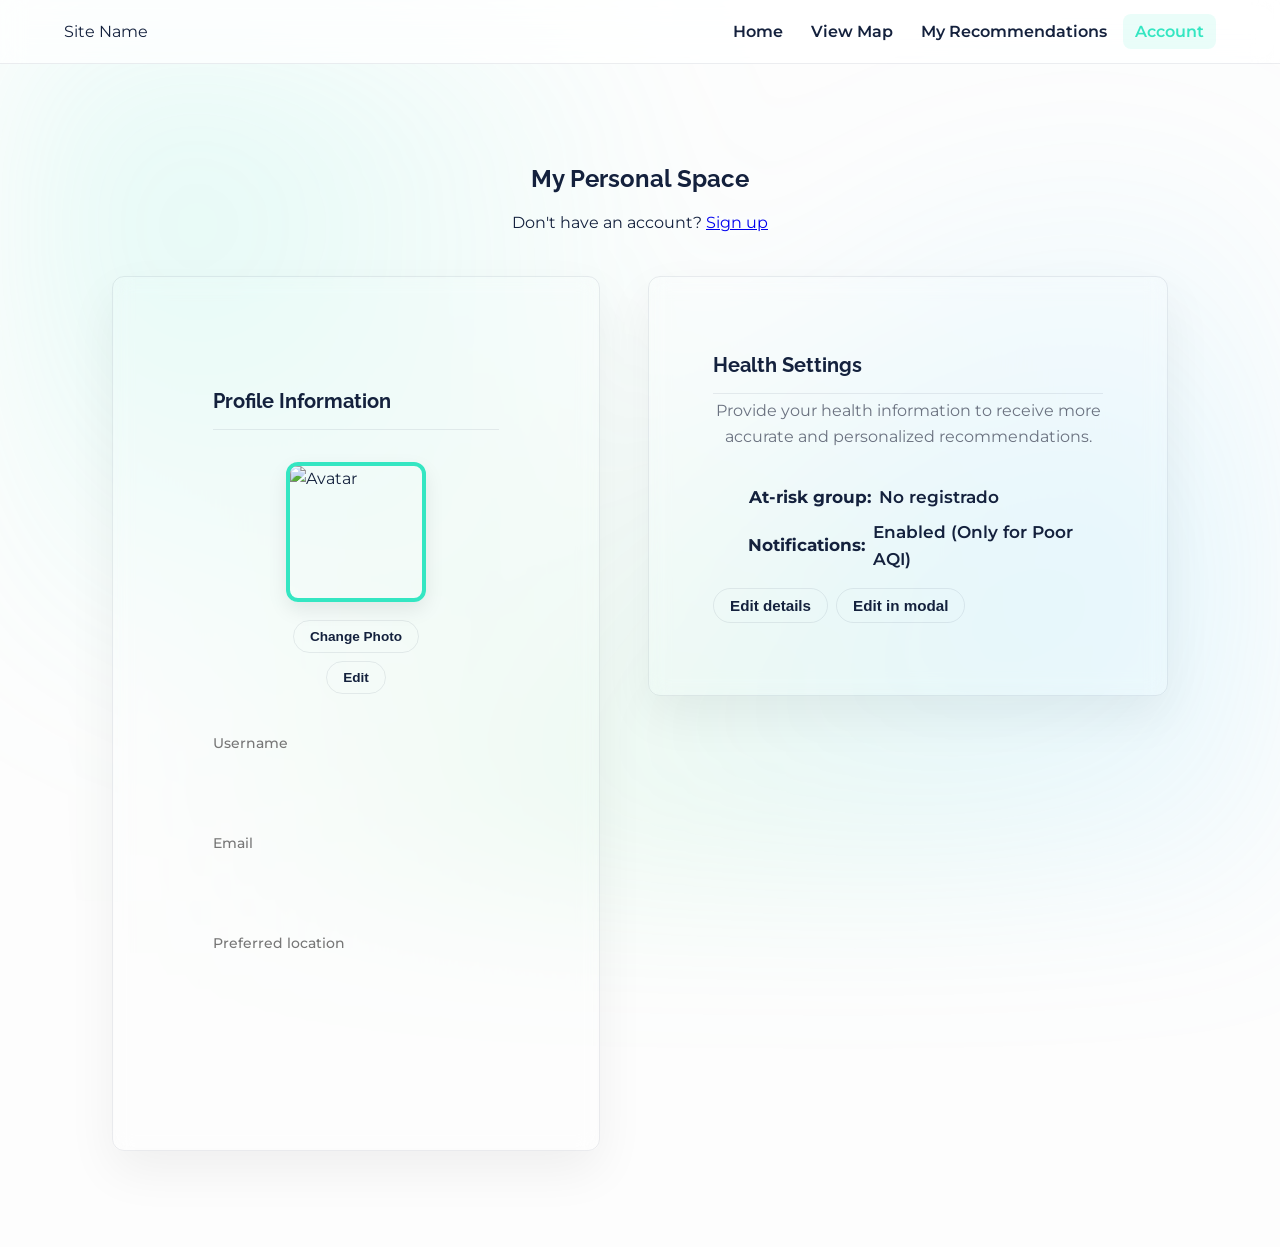
==== cuenta.html @ c1cce4ca "Add files via upload" ====
<!DOCTYPE html>
<html lang="en">
<head>
    <meta charset="UTF-8">
    <meta name="viewport" content="width=device-width, initial-scale=1.0">
    <title>Site Name | My Account & Recommendations</title>
    <link href="https://fonts.googleapis.com/css2?family=Montserrat:wght@300;400;500;600;700;800&family=Raleway:wght@400;600;700;800&display=swap" rel="stylesheet">
    <link rel="stylesheet" href="style.css">
<body>

    <header id="navbar">
        <div class="logo">Site Name</div>
        <nav>
            <a href="index.html">Home</a>
            <a href="map.html">View Map</a>
            <a href="recommendations.html">My Recommendations</a>
            <a href="cuenta.html" class="active">Account</a>
        </nav>
    </header>

    <main>
        <section class="profile-section scroll-reveal">
            <div class="container">
                <h2 class="title-section text-center char-split">My Personal Space</h2>
                
                <div id="register-prompt" style="margin-top:12px; text-align:center;">
                    <p>Don't have an account? <a href="#" id="open-register">Sign up</a></p>
                </div>

                <div class="profile-layout-grid">
                    <div class="dashboard-card profile-card-wide fade-in-left">
                        <div class="profile-form-column">
                            <h3 class="panel-title">Profile Information</h3>
                            <div class="profile-avatar-area">
                                <img src="avatar-placeholder.png" alt="Avatar" class="profile-avatar">
                                <div style="display:flex; gap:8px; flex-direction:column; align-items:center;">
                                    <button class="action-button-transparent small-button">Change Photo</button>
                                    <button class="action-button-transparent small-button edit-data-account">Edit</button>
                                </div>
                            </div>

                            <form class="profile-form">
                                <div class="form-group">
                                    <label for="name">Username</label>
                                    <input type="text" id="name" value="JuanPerez" readonly>
                                    <i class="fas fa-pen edit-icon" data-field="name"></i>
                                </div>
                                <div class="form-group">
                                    <label for="email">Email</label>
                                    <input type="email" id="email" value="juan.perez@aeris.com" readonly>
                                    <i class="fas fa-pen edit-icon" data-field="email"></i>
                                </div>
                                <div class="form-group">
                                    <label for="location">Preferred location</label>
                                    <input type="text" id="location" value="Mexico City" readonly>
                                    <i class="fas fa-pen edit-icon" data-field="location"></i>
                                </div>
                                <button type="submit" class="action-button-solid save-button hidden">Save Changes</button>
                            </form>
                        </div>
                    </div>

                    <div class="dashboard-card profile-card-wide fade-in-right">
                        <aside class="profile-health-column">
                            <h3 class="panel-title">Health Settings</h3>
                            <p class="section-subtitle" style="margin-bottom: 15px;">Provide your health information to receive more accurate and personalized recommendations.</p>
                            <div class="profile-settings-summary">
                                <p><i class="fas fa-lungs"></i> <strong>At-risk group:</strong> <span id="sensitive-status">Yes (Asthma)</span></p>
                                <p><i class="fas fa-bell"></i> <strong>Notifications:</strong> <span id="notifications-status">Enabled (Only for Poor AQI)</span></p>
                                <div style="margin-top: 15px; display:flex; gap:8px;">
                                    <button id="edit-inline-btn" class="action-button-transparent small-button">Edit details</button>
                                    <button class="action-button-transparent small-button edit-data-account">Edit in modal</button>
                                </div>

                                <form id="inline-health-form" style="display:none; margin-top:12px; border-top:1px dashed var(--border); padding-top:12px;">
                                    <div class="form-group">
                                        <label for="inline-reg-resp">Respiratory conditions</label>
                                        <select id="inline-reg-resp">
                                            <option value="None">None</option>
                                            <option>Asthma</option>
                                            <option>Respiratory allergies</option>
                                            <option>COPD</option>
                                            <option>Chronic sinusitis</option>
                                            <option>Recurrent bronchitis</option>
                                            <option>Pulmonary fibrosis</option>
                                        </select>
                                    </div>
                                    <div class="form-group">
                                        <label for="inline-reg-activity">Physical activity level</label>
                                        <select id="inline-reg-activity">
                                            <option>Sedentary (rarely exercise)</option>
                                            <option>Moderate (light exercise several times a week)</option>
                                            <option>Active (regular exercise, at least 3x/week)</option>
                                            <option>Athlete (intense training or competitive)</option>
                                        </select>
                                    </div>
                                    <div class="form-group">
                                        <label for="inline-reg-outdoor">Average time outdoors</label>
                                        <select id="inline-reg-outdoor">
                                            <option>Less than 1 hour</option>
                                            <option>1 to 3 hours</option>
                                            <option>3 to 6 hours</option>
                                            <option>More than 6 hours</option>
                                        </select>
                                    </div>
                                    <div class="form-group">
                                        <label for="inline-reg-preftime">Preferred time of day for activity</label>
                                        <select id="inline-reg-preftime">
                                            <option>morning</option>
                                            <option>afternoon</option>
                                            <option>evening</option>
                                        </select>
                                    </div>
                                    <div class="form-group">
                                        <label for="inline-reg-sens">Environmental sensitivity</label>
                                        <select id="inline-reg-sens">
                                            <option>Sensitive skin or prone to irritation</option>
                                            <option>Frequent headaches or migraines</option>
                                            <option>Fatigue from pollution or heat</option>
                                            <option>Prefer not to say</option>
                                        </select>
                                    </div>

                                    <div style="display:flex; gap:12px; justify-content:flex-end; margin-top:12px;">
                                        <button type="button" id="inline-cancel" class="action-button-transparent">Cancel</button>
                                        <button type="submit" class="action-button-solid">Save</button>
                                    </div>
                                </form>
                                </div>
                        </aside>
                    </div>
                </div>
                <div id="register-modal" class="modal-overlay">
                    <div class="modal-content registration-modal">
                        <button class="modal-close-btn" id="close-register" aria-label="Close">&times;</button>
                        <div class="modal-body">
                            <h2 class="modal-day-title">User Registration</h2>
                            <form id="register-form">
                            <fieldset style="border:none; padding:0; margin:0 0 1rem 0;">
                                <legend style="font-weight:700; margin-bottom:8px;">Account details</legend>
                                <div class="form-group"><label for="reg-name">Full name</label><input id="reg-name" placeholder="e.g. Ana Garcia" required></div>
                                <div class="form-group"><label for="reg-email">Email</label><input id="reg-email" type="email" placeholder="you@example.com" required></div>
                                <div class="form-group"><label for="reg-password">Password</label><input id="reg-password" type="password" placeholder="At least 8 characters" required></div>
                                <div class="form-group"><label for="reg-state">State of residence</label>
                                    <select id="reg-state" required>
                                        <option value="">Select a state</option>
                                    </select>
                                </div>
                            </fieldset>

                            <fieldset style="border:none; padding:0; margin:1rem 0 0 0;">
                                <legend style="font-weight:700; margin-bottom:8px;">Personal health details</legend>
                                <div class="form-group">
                                    <label for="reg-resp">Respiratory conditions</label>
                                    <select id="reg-resp">
                                        <option value="None">None</option>
                                        <option>Asthma</option>
                                        <option>Respiratory allergies</option>
                                        <option>COPD</option>
                                        <option>Chronic sinusitis</option>
                                        <option>Recurrent bronchitis</option>
                                        <option>Pulmonary fibrosis</option>
                                    </select>
                                </div>
                                <div class="form-group">
                                    <label for="reg-activity">Physical activity level</label>
                                    <select id="reg-activity">
                                        <option>Sedentary (I rarely do physical activity)</option>
                                        <option>Moderate (I walk or do light exercise several times a week)</option>
                                        <option>Active (I exercise regularly, at least 3 times a week)</option>
                                        <option>Athlete (I train with intensity or for competitive purposes)</option>
                                    </select>
                                </div>
                                <div class="form-group">
                                    <label for="reg-outdoor">Average time outdoors</label>
                                    <select id="reg-outdoor">
                                        <option>Less than 1 hour</option>
                                        <option>1 to 3 hours</option>
                                        <option>3 to 6 hours</option>
                                        <option>More than 6 hours</option>
                                    </select>
                                </div>
                                <div class="form-group">
                                    <label for="reg-preftime">Preferred time for activity</label>
                                    <select id="reg-preftime">
                                        <option>morning</option>
                                        <option>afternoon</option>
                                        <option>evening</option>
                                    </select>
                                </div>
                                <div class="form-group">
                                    <label for="reg-sens">Environmental sensitivity</label>
                                    <select id="reg-sens">
                                        <option>Sensitive skin or prone to irritation</option>
                                        <option>Frequent headaches or migraines</option>
                                        <option>Fatigue or tiredness from pollution or heat</option>
                                        <option>I prefer not to specify</option>
                                    </select>
                                </div>
                            </fieldset>

                                <div style="display:flex; gap:12px; justify-content:flex-end; margin-top:18px;">
                                <button type="button" class="action-button-transparent" id="cancel-register">Cancel</button>
                                <button type="submit" class="action-button-solid">Save</button>
                            </div>
                            </form>
                        </div>
                    </div>
                </div>
            </div>
        </section>
    </main>

    <script src="script.js"></script>
</body>
</html>
---- style.css ----
/* ==============
   VARIABLES
   ============== */
:root {
  --color-primary: #34e6c2;
  --color-accent: #5ac8fa;
  --color-green: #34d399;
  --color-deep: #14213d;
  --color-muted: #6b7280;
  --bg: #fdfdfd;
  --panel: rgba(255, 255, 255, 0.6);
  --glass-blur: 10px;
  --radius: 16px;
  --border: rgba(20, 33, 61, 0.08);
  --shadow-color: rgba(52, 230, 194, 0.15);
  --shadow-1: 0 8px 30px rgba(20, 33, 61, 0.07);
  --shadow-dynamic: 0 16px 50px var(--shadow-color);

        /* Colores para el velocímetro AQI */
        --aqi-good:  #00B050; /* Verde brillante */
        --aqi-moderate: #FFC000; /* Naranja medio */
        --aqi-unhealthy-sensitive: #FF9900; /* Naranja oscuro */
        --aqi-unhealthy: #E21B3C; /* Rojo intenso */
        --aqi-very-unhealthy: #6A0DAD; /* Morado */
        --aqi-hazardous: #8B0000; /* Rojo muy oscuro/Granate */

        /* VARIABLES PARA IMPACTO Y CURSOR */
        --color-accent-blue: #ffffff; /* Azul más oscuro para contraste en título */
        --color-accent-pink: #ffff; /* Tono rosado/salmón para impacto en título */
        --color-accent-yellow: #ffffff; /* Amarillo para impacto en título */
        --cursor-color: rgba(255, 255, 255, 0.4);
        --cursor-size: 10px;
}


/* ==============
   RESET & BASE
   ============== */
* { box-sizing: border-box; margin: 0; padding: 0; }
html {
  font-family: 'Montserrat', sans-serif;
  background: var(--bg);
  color: var(--color-deep);
  scroll-behavior: smooth;
}
body {
  line-height: 1.6;
  overflow-x: hidden;
  position: relative;
}
body::before {
    content: '';
    position: fixed;
    top: 0; left: 0; right: 0; bottom: 0;
    background:
        radial-gradient(circle at 15% 25%, hsla(169, 78%, 64%, 0.15), transparent 40%),
        radial-gradient(circle at 85% 65%, hsla(196, 95%, 66%, 0.15), transparent 40%),
        radial-gradient(circle at 50% 90%, hsla(145, 63%, 59%, 0.1), transparent 50%);
    z-index: -1;
    filter: blur(80px);
}

h1,h2,h3 { font-family: 'Raleway', sans-serif; }
.section-title {
    font-size: clamp(1.4rem, 3vw, 1.8rem);
    font-weight: 800;
    margin-bottom: 24px;
    color: var(--color-deep);
    text-align: center;
}

/* ==============
   HEADER
   ============== */
#navbar {
  position: fixed; top: 0; left: 0; right: 0; height: 64px;
  display: flex; align-items: center; justify-content: space-between;
  padding: 12px 5%;
  background: rgba(255, 255, 255, 0.7);
  border-bottom: 1px solid var(--border);
  z-index: 1000;
  backdrop-filter: blur(12px);
  -webkit-backdrop-filter: blur(12px);
}
#navbar nav a {
  color: var(--color-deep); font-weight: 600; text-decoration: none;
  padding: 8px 12px; border-radius: 8px;
  transition: all 0.2s ease;
}
#navbar nav a:hover { color: var(--color-primary); transform: translateY(-2px); }
#navbar nav a.active { color: var(--color-primary); background: rgba(52, 230, 194, 0.1); }


/* ==============
   HERO MODIFICADO
   ============== */
.hero-section {
  margin-top: 64px; min-height: 45vh; display: flex;
  align-items: center; justify-content: center; position: relative;
  overflow: hidden;
  /* --- CAMBIO: Nuevo fondo degradado vibrante --- */
  background: linear-gradient(135deg, #2AF598 0%, #009EFD 100%);
}
.hero-content { z-index: 5; text-align: center; padding: 40px 20px; }
/* --- CAMBIO: Texto blanco para contraste con el nuevo fondo --- */
.hero-title { font-size: clamp(2.5rem, 5vw, 4rem); font-weight: 800; color: #fff; }
.small-hero .hero-title { font-size: clamp(2rem, 4vw, 3rem); }
.hero-subtitle { color: rgba(255, 255, 255, 0.85); margin-top: 12px; font-size: 1.1rem; }
.particle-container { position: absolute; inset: 0; z-index: 2; }


/* =======================================
   ESTRUCTURA Y SEPARACIÓN DE SECCIONES
   ======================================= */
section {
    /* Keep default section rules, but allow the map-section to override
       so it can be full-bleed. Map-specific adjustments will be handled in
       .map-section to avoid the white bar coming from padding or max-width. */
    padding: 60px 5%;
    max-width: 1200px;
    margin: 0 auto;
    position: relative;
}
section:not(:first-of-type)::before {
    content: '';
    position: absolute;
    top: -20px;
    left: 10%;
    right: 10%;
    height: 80px;
    background: radial-gradient(ellipse at center, var(--shadow-color) 0%, transparent 30%);
    z-index: -1;
    filter: blur(30px);
    opacity: 0.5;
}

.fade-section {
    opacity: 0;
    transform: translateY(20px);
    transition: opacity 0.8s ease-out, transform 0.8s ease-out;
}
.fade-section.visible { opacity: 1; transform: translateY(0); }


/* =======================================
   NUEVA SECCIÓN: CALIDAD DEL AIRE
   ======================================= */
.air-quality-section {
    display: grid;
    grid-template-columns: 1fr 1fr;
    gap: 40px;
    align-items: center;
    background: var(--panel);
    border: 1px solid var(--border);
    border-radius: var(--radius);
    padding: 40px;
    backdrop-filter: blur(var(--glass-blur));
}
@media (max-width: 800px) { .air-quality-section { grid-template-columns: 1fr; } }

.aq-left { text-align: center; }
.aq-left .section-title { margin-bottom: 20px; }
.aqi-gauge-container { position: relative; width: 220px; height: 110px; margin: 20px auto; }
.aqi-gauge {
    width: 100%; height: 100%;
    border-radius: 220px 220px 0 0;
    overflow: hidden;
    position: relative;
    background: conic-gradient(
        from -90deg,
        var(--aqi-good) 0%,
        var(--aqi-moderate) 20%,
        var(--aqi-unhealthy-sensitive) 40%,
        var(--aqi-unhealthy) 60%,
        var(--aqi-very-unhealthy) 80%,
        var(--aqi-hazardous) 100%
    );
    -webkit-mask-image: radial-gradient(circle at 50% 100%, transparent 65%, black 66%);
    mask-image: radial-gradient(circle at 50% 100%, transparent 65%, black 66%);
}
.aqi-gauge-pointer {
    position: absolute;
    bottom: 0; left: 50%;
    width: 2px; height: 95px;
    background: var(--color-deep);
    transform-origin: bottom center;
    transition: transform 1.2s cubic-bezier(0.2, 1, 0.3, 1);
    transform: translateX(-50%) rotate(-90deg);
}
.aqi-numeric { font-size: 2rem; font-weight: 800; display: block; }

/* Put the numeric AQI centered inside the semicircle and the category label below the gauge. */
.aqi-gauge { position: relative; }
.aqi-gauge-info {
    position: absolute;
    top: 22%; /* moved slightly lower so the numeric sits more centered in the semicircle */
    left: 50%;
    transform: translateX(-50%);
    text-align: center;
    z-index: 2;
    pointer-events: none;
    width: 100%;
}
.aqi-numeric { font-size: 2.4rem; font-weight: 900; color: var(--color-deep); background: transparent; }
.aqi-level {
    position: absolute;
    top: calc(100% + 18px); /* more separation from the semicircle */
    left: 50%;
    transform: translateX(-50%);
    font-size: 1rem;
    color: var(--color-muted);
    width: 260px;
    text-align: center;
}

/* If label is very long or wraps, `aqi-stack` adds extra spacing so it doesn't collide with other elements. */
.aqi-gauge-container.aqi-stack .aqi-level {
    top: calc(100% + 30px); /* extra breathing room when label wraps */
}

/* Small screens adjustments */
@media (max-width: 600px) {
    .aqi-gauge-info { top: 20%; }
    .aqi-numeric { font-size: 2rem; }
    .aqi-level { width: 90%; font-size: 0.95rem; }
}
.details-btn {
    margin-top: 20px; padding: 14px 24px; border-radius: 909px; border: none;
    background: linear-gradient(90deg, var(--color-primary), var(--color-accent));
    color: white; font-weight: 700; cursor: pointer; transition: transform 0.2s, box-shadow 0.2s;
}
.details-btn:hover { transform: translateY(-3px); box-shadow: var(--shadow-dynamic); }

.aq-right .recommendation-title { font-size: 1.2rem; margin-bottom: 16px; }
.daily-recommendations { list-style: none; padding: 0; }
.daily-recommendations li {
    display: flex; align-items: center; gap: 12px;
    margin-bottom: 12px; font-size: 0.95rem;
}
.daily-recommendations i { color: var(--color-primary); }

/* =======================================
   PRONÓSTICO (mejoras de hover)
   ======================================= */
.forecast-card {
    background: white; border-radius: var(--radius); padding: 20px;
    border: 1px solid var(--border); box-shadow: var(--shadow-1);
    transition: transform 0.3s ease, box-shadow 0.3s ease;
    cursor: pointer;
}
.forecast-card:hover {
    transform: translateY(-8px) scale(1.02);
    box-shadow: var(--shadow-dynamic);
}
.forecast-grid { display: grid; grid-template-columns: repeat(auto-fit, minmax(250px, 1fr)); gap: 18px; }
.forecast-image-area { padding: 12px; border-radius: var(--radius); border: 1px solid var(--border); box-shadow: var(--shadow-1); }
.forecast-image-area img { width: 100%; border-radius: 8px; }
.forecast-image-area2 { padding: 8px; border-radius: var(--radius); border: 1px solid var(--border); box-shadow: var(--shadow-1); }
.forecast-image-area2 img { width: 30%; border-radius: 9px; }
.expand-btn { margin-top: 10px; padding: 8px 16px; border-radius: 999px; border: none; background: linear-gradient(90deg, var(--color-primary), var(--color-accent)); color: white; font-weight: 700; cursor: pointer; transition: transform 0.2s; }
.expand-btn:hover { transform: translateY(-2px); }
.forecast-details { max-height: 0; overflow: hidden; opacity: 0; transition: max-height 0.5s ease, opacity 0.5s ease; }
.forecast-card.expanded .forecast-details { max-height: 200px; opacity: 1; }

/* =======================================
   CARRUSEL MEJORADO
   ======================================= */
.carousel-wrapper { position: relative; }
.carousel { overflow: hidden; }
.carousel-track {
    display: flex;
    gap: 16px;
}
.carousel-card {
    min-width: 280px; height: 180px; border-radius: var(--radius);
    background-size: cover; background-position: center;
    position: relative; overflow: hidden; flex-shrink: 0; cursor: pointer;
    box-shadow: var(--shadow-1);
    /* --- CAMBIO: Se elimina la opacidad inicial para asegurar visibilidad --- */
    transition: transform 0.4s ease, box-shadow 0.4s ease;
}
.carousel-card:hover {
    transform: translateY(-10px) scale(1.05);
    box-shadow: var(--shadow-dynamic);
}
.carousel-overlay {
    position: absolute; inset: 0;
    background: linear-gradient(180deg, transparent 30%, rgba(0,0,0,0.7) 100%);
    color: white; padding: 16px;
    display: flex; align-items: flex-end;
    transition: background 0.3s;
}
.carousel-card:hover .carousel-overlay { background: linear-gradient(180deg, transparent 50%, rgba(0,0,0,0.8) 100%); }
.carousel-overlay h3 { font-size: 1.1rem; }

.carousel-arrow {
    position: absolute; top: 50%;
    transform: translateY(-50%);
    width: 44px; height: 44px;
    background: rgba(255, 255, 255, 0.9);
    border: 1px solid var(--border);
    border-radius: 50%;
    cursor: pointer; z-index: 10;
    font-size: 1.5rem; color: var(--color-deep);
    display: flex; align-items: center; justify-content: center;
    box-shadow: var(--shadow-1);
    transition: all 0.2s ease;
}
.carousel-arrow:hover { background: white; transform: translateY(-50%) scale(1.1); }
.carousel-arrow.prev { left: -22px; }
.carousel-arrow.next { right: -22px; }
@media(max-width: 600px) {
    .carousel-arrow.prev { left: 10px; }
    .carousel-arrow.next { right: 10px; }
}

.footer { text-align: center; padding: 40px 20px; color: var(--color-muted); }
.translucent-panel { background: rgba(255,255,255,0.7); border: 1px solid var(--border); border-radius: var(--radius); padding: 24px; box-shadow: var(--shadow-1); backdrop-filter: blur(var(--glass-blur)); margin-bottom: 20px; }
.img-space { margin-top: 16px; height: 180px; border-radius: 8px; background: rgba(20,33,61,0.03); border: 1px dashed var(--border); }



/* =======================================
   ESTILOS PÁGINA CUENTA
   ======================================= */
.profile-layout-grid { display: grid; grid-template-columns: 1fr 1fr; gap: 24px; align-items: start; }
@media (max-width: 900px) { .profile-layout-grid { grid-template-columns: 1fr; } }
.dashboard-card { background: var(--panel); border: 1px solid var(--border); border-radius: var(--radius); padding: 24px; box-shadow: var(--shadow-1); backdrop-filter: blur(var(--glass-blur)); }
.panel-title { font-size: 1.25rem; font-weight: 700; margin-bottom: 20px; border-bottom: 1px solid var(--border); padding-bottom: 12px; }
.profile-avatar-area { display: flex; flex-direction: column; align-items: center; gap: 12px; margin-bottom: 24px; }
.profile-avatar { width: 100px; height: 100px; border-radius: 50%; object-fit: cover; border: 3px solid var(--color-primary); }
.profile-form .form-group { margin-bottom: 16px; position: relative; }
.profile-form label { display: block; font-weight: 600; font-size: 0.9rem; margin-bottom: 6px; color: var(--color-muted); }
.profile-form input { width: 100%; padding: 10px; border-radius: 8px; border: 1px solid var(--border); background-color: rgba(20, 33, 61, 0.03); color: var(--color-deep); font-weight: 500; }
.profile-form input:read-only { background-color: transparent; border-color: transparent; padding-left: 0; box-shadow: none; }
.edit-icon { position: absolute; right: 10px; top: 60%; transform: translateY(-50%); cursor: pointer; color: var(--color-muted); transition: color 0.2s; }
.edit-icon:hover { color: var(--color-primary); }
.profile-settings-summary { margin-top: 24px; padding-top: 20px; border-top: 1px solid var(--border); }
.profile-settings-summary p { display: flex; align-items: center; gap: 8px; margin-bottom: 8px; }
.profile-settings-summary i { color: var(--color-primary); width: 20px; text-align: center; }
.action-button-solid { padding: 10px 20px; border: none; border-radius: 999px; background: linear-gradient(90deg, var(--color-primary), var(--color-accent)); color: white; font-weight: 700; cursor: pointer; transition: transform 0.2s, box-shadow 0.2s; }
.action-button-solid:hover { transform: translateY(-2px); box-shadow: var(--shadow-dynamic); }
.action-button-transparent { background: transparent; border: 1px solid var(--border); color: var(--color-deep); padding: 8px 16px; border-radius: 999px; cursor: pointer; font-weight: 600; transition: background-color 0.2s, color 0.2s; }
.action-button-transparent:hover { background-color: rgba(20, 33, 61, 0.05); }
.hidden { display: none; }
.chatbot-header { display: flex; justify-content: space-between; align-items: center; }
.chatbot-header i { color: var(--color-accent); }
.chat-window { height: 300px; overflow-y: auto; margin-bottom: 16px; padding: 10px; background-color: rgba(20, 33, 61, 0.03); border-radius: 8px; }
.message { margin-bottom: 12px; }
.bot-message p { display: inline-block; padding: 10px 14px; border-radius: 12px 12px 12px 0; background-color: var(--color-primary); color: white; max-width: 90%; font-size: 0.95rem }
.chat-input-area { display: flex; gap: 8px; }
.chat-input-area input { flex-grow: 1; padding: 10px 16px; border: 1px solid var(--border); border-radius: 999px; }
.chat-input-area .action-button-solid { flex-shrink: 0; width: 42px; height: 42px; padding: 0; display: flex; align-items: center; justify-content: center; }
.footer { text-align: center; padding: 40px 20px; color: var(--color-muted); margin-top: 40px;}
/* ========================================================
   ESTILOS ACTUALIZADOS: SECCIÓN DE CONTAMINANTES
   (CON PANEL DE DETALLES INFERIOR Y ANIMACIÓN DE FUNDIDO)
   ======================================================== */
.contaminants-section {
    background: #c1ebf73e;
    border-radius: var(--radius);
    padding: 35px;
    margin-top: 45px;
    color: #000000;
}

.section-header {
    display: flex;
    justify-content: space-between;
    align-items: center;
    margin-bottom: 24px;
    flex-wrap: wrap;
    gap: 15px;
}

.location-subtitle {
    font-size: 1.1rem;
    font-weight: 600;
    color: #000000;
    cursor: pointer;
    transition: color 0.2s;
}

.location-subtitle:hover {
    color: var(--color-accent);
}

.details-btn-outline {
    padding: 8px 16px;
    border: 1px solid var(--border);
    border-radius: 999px;
    color: #000000;
    text-decoration: none;
    font-weight: 600;
    font-size: 0.9rem;
    transition: background-color 0.2s, border-color 0.2s;
}

.details-btn-outline:hover {
    background-color: rgba(123, 197, 214, 0.482);
    border-color: var(--color-accent);
}
.contaminants-grid {
    display: flex;       /* <--- CAMBIO CLAVE: Usamos Flexbox en lugar de Grid */
    flex-wrap: wrap;     /* <--- Permite que los elementos pasen a la siguiente línea */
    gap: 16px;           /* gap funciona igual para dar espacio */
    justify-content: center; /* Centra las tarjetas si hay espacio extra */
}

/* Regla para ocultar la tabla mientras la página carga */
.contaminants-grid.grid-loading {
    opacity: 0;
    visibility: hidden; /* Oculta completamente para evitar flashes */
}
/* Agrega esta nueva regla justo después de la anterior */
.fade-section.visible .contaminants-grid {
    opacity: 1;
    transform: translateY(0);
}

/* Agrega esta nueva regla justo después de la anterior */
.fade-section.visible .contaminants-grid {
    opacity: 1;
    transform: translateY(0);
}

.contaminant-card {
    background: #5ee9ff27;
    border-radius: var(--radius);
    padding: 20px;
    display: flex;
    align-items: center;
    gap: 16px;
    border-left: 4px solid var(--color-primary);
    cursor: pointer;
    transition: transform 0.3s ease, background-color 0.3s ease, border-left-color 0.3s ease;
    
}

.contaminant-card.active,
.contaminant-card:hover {
    transform: scale(1.04);
    background-color: #31b3f455;
    border-left-color: #70e9d1;
}

.card-header { display: flex; align-items: center; gap: 16px; }
.card-icon { color: var(--color-deep); }
.card-info { flex-grow: 1; }
.card-info .name { display: block; font-size: 0.95rem; color: #000000; margin-bottom: 4px; }
.card-info .value { font-size: 1.8rem; font-weight: 700; color: var(--color-deep); }
.card-info .value small { font-size: 1rem; font-weight: 500; color: var(--color-muted); }
.card-arrow { color: var(--color-muted); transition: transform 0.3s ease; }
.contaminant-card:hover .card-arrow { transform: translateX(5px); }

/* Estilos para el panel de detalles único */
.contaminant-details-panel {
    max-height: 0;
    opacity: 0;
    overflow: hidden;
    transition: max-height 0.5s ease-out, opacity 0.4s ease-out, margin-top 0.5s ease-out;
    background: #f6f8f821; /* Mismo color que el hover de la tarjeta */
    border-radius: var(--radius);
    color: var(--color-deep);
}

.contaminant-details-panel.active {
    margin-top: 24px;
    max-height: 800px;
    opacity: 1;
}

.details-content-wrapper {
    transition: opacity 0.3s ease-in-out;
    padding: 24px;
}

.details-content-wrapper.fading {
    opacity: 0;
}

.details-content {
    display: grid;
    grid-template-columns: 1fr 200px;
    gap: 24px;
}

@media (max-width: 768px) {
    .details-content { grid-template-columns: 1fr; }
}

.details-content h3 { font-size: 1.4rem; color: var(--color-deep); margin-bottom: 16px; }
.details-content h4 { font-size: 1rem; color: var(--color-primary); margin-top: 12px; margin-bottom: 6px; }
.details-content p { font-size: 0.95rem; line-height: 1.6; color: #000; }
.details-image { width: 100%; height: 180px; border-radius: var(--radius); object-fit: cover; }
/* =======================================
   AJUSTES DE ALINEACIÓN VERTICAL
   ======================================= */
main > section:not(:first-of-type) {
    margin-top: 40px;
}

.section-subtitle {
    max-width: 600px;
    margin: -16px auto 24px;
    color: var(--color-muted);
    text-align: center;
}

/* =======================================
   ESTILOS: VENTANA MODAL INTERACTIVA
   ======================================= */
.modal-overlay {
    position: fixed;
    inset: 0;
    background-color: rgba(20, 33, 61, 0.5); /* Fondo semitransparente */
    display: flex;
    align-items: center;
    justify-content: center;
    z-index: 2000;
    padding: 20px;
    opacity: 0;
    visibility: hidden;
    pointer-events: none; /* don't block clicks when hidden */
    transition: opacity 0.3s ease, visibility 0.3s ease;
}

.modal-overlay.visible {
    opacity: 1;
    visibility: visible;
    pointer-events: auto;
}

.modal-content {
    background: var(--bg);
    border-radius: var(--radius);
    padding: 30px;
    box-shadow: var(--shadow-dynamic);
    position: relative;
    width: 100%;
    max-width: 600px;
    /* Animación de apertura y cierre */
    transform: scale(0.7);
    opacity: 0;
    transition: transform 0.4s cubic-bezier(0.34, 1.56, 0.64, 1), opacity 0.3s ease-out;
}

.modal-overlay.visible .modal-content {
    transform: scale(1);
    opacity: 1;
}

.modal-close-btn {
    position: absolute;
    top: 10px;
    right: 15px;
    background: transparent;
    border: none;
    font-size: 2.5rem;
    color: var(--color-muted);
    cursor: pointer;
    line-height: 1;
    transition: color 0.2s, transform 0.2s;
}

.modal-close-btn:hover {
    color: var(--color-deep);
    transform: rotate(90deg);
}

.modal-body {
    max-height: 75vh; /* Altura máxima para permitir scroll */
    overflow-y: auto;
    padding-right: 15px; /* Espacio para la barra de scroll */
}

.modal-body h2 { font-size: 1.8rem; color: var(--color-deep); margin-bottom: 16px; }
.modal-body p { color: var(--color-muted); line-height: 1.7; margin-bottom: 12px; }
.modal-body strong { color: var(--color-deep); }
.modal-body ul { padding-left: 20px; margin-bottom: 12px; }
.modal-body li { margin-bottom: 8px; }

/* Make form controls inside the modal clearly visible */
.modal-body input,
.modal-body select,
.modal-body textarea {
    width: 100%;
    padding: 10px 12px;
    border-radius: 8px;
    border: 1px solid rgba(20,33,61,0.08);
    background: linear-gradient(180deg, #ffffff, #fbfbfb);
    color: var(--color-deep);
    font-size: 1rem;
    margin-bottom: 10px;
}
.modal-body input:focus, .modal-body select:focus, .modal-body textarea:focus {
    outline: none;
    box-shadow: 0 10px 30px rgba(20,33,61,0.08);
    border-color: var(--color-primary);
}

/* Placeholder and label visibility */
.modal-body input::placeholder, .modal-body textarea::placeholder {
    color: rgba(17, 24, 39, 0.44);
}
.modal-body label {
    display: block;
    margin-bottom: 6px;
    font-weight: 700;
    color: var(--color-deep);
}

/* Slight elevation for inputs to stand out against modal background */
.modal-body .form-group {
    margin-bottom: 12px;
}

/* Animated slide-down close state for modal content */
.modal-content.closing-down {
    transform: translateY(30vh) scale(0.98) !important;
    opacity: 0 !important;
    transition: transform 0.35s cubic-bezier(0.2,0.9,0.2,1), opacity 0.25s ease;
}

/* Evita que la página principal se desplace cuando el modal está abierto */
body.modal-open {
    overflow: hidden;
}
/* Sección de Mapa */
.map-section {
    /* Make the map section full-bleed: remove the container padding/margins
       that are applied to normal sections so the map truly spans edge-to-edge. */
    padding: 0;
    margin: 0;
    width: 100vw;
    max-width: 100vw;
    background-color: transparent;
    color: inherit;
    position: relative;
    overflow: hidden;
}

.map-intro {
    font-size: 1.15rem;
    max-width: 800px;
    margin: 1.5rem auto 3.5rem;
    line-height: 1.7;
    color: rgba(255, 255, 255, 0.9);
}

.map-placeholder {
    height: 500px;
    background: url('https://via.placeholder.com/1200x500/E0E0E0/808080?text=Mapa+Interactivo+TEMPO') no-repeat center center/cover;
    border: 5px solid rgba(186, 184, 184, 0.32);
    border-radius: 20px;
    display: flex;
    align-items: center;
    justify-content: center;
    font-size: 1.8rem;
    color: var(--color-white);
    font-weight: 700;
    margin-bottom: 3rem;
    position: relative;
    overflow: hidden;
    box-shadow: 0 15px 40px rgba(0, 0, 0, 0.2);
    transform-style: preserve-3d;
}

.map-text {
    position: relative;
    z-index: 2;
    text-shadow: 0 2px 8px rgba(0,0,0,0.5);
}

.map-overlay {
    position: absolute;
    top: 0;
    left: 0;
    width: 100%;
    height: 100%;
    background: rgba(26, 115, 232, 0.2);
    z-index: 1;
}
/* ========================================================================= */
/* ESTILOS ESPECÍFICOS PARA LA PÁGINA DE PERFIL (profile.html) */
/* ========================================================================= */

.profile-section {
    padding: 10rem 0 4rem; /* larger top padding so header doesn't overlap content */
    background-color: var(--color-secondary-bg); /* Fondo gris claro */
    position: relative;
    z-index: 1;
}

.profile-layout-grid {
    display: grid;
    width: 100%;
    max-width: 1400px; /* keep layout centered on very wide screens */
    margin: 2.5rem auto 2rem; /* add top margin so it doesn't sit under the navbar */
    grid-template-columns: 1.4fr 520px; /* left flexible column, right fixed */
    gap: 48px;
    padding: 0 24px; /* inner breathing space */
    align-items: start;
}

/* ------------------ Estilos del Perfil ------------------ */

.profile-card {
    text-align: left;
    display: flex;
    flex-direction: column;
}

/* Wide profile layout for profile page */

.profile-card-wide {
    padding: 4.5rem 4rem; /* more breathing room */
    border-radius: 18px;
    width: 100%;
    background: linear-gradient(180deg, var(--color-white), #fcfcfc);
    box-shadow: 0 20px 50px rgba(0,0,0,0.06);
}

/* ensure the dashboard card actually stretches edge-to-edge inside the full-bleed grid */
.dashboard-card.profile-card-wide {
    width: 100%;
    max-width: 100%;
    margin: 0; /* remove auto centering */
    border-radius: 12px; /* slight rounding while still spanning full width */
}

.profile-wide-grid {
    display: grid;
    grid-template-columns: minmax(0, 1fr) 520px; /* prevent overflowing the fixed right column */
    gap: 48px;
    align-items: start;
}

/* Scoped: make profile section container use more horizontal space without changing global container */
.profile-section .container {
    max-width: 1400px; /* center content and avoid horizontal overflow */
    width: 100%;
    padding: 0 48px; /* comfortable side gutters */
    margin: 0 auto;
}

/* Center the profile page title explicitly */
.profile-section .title-section {
    display: block;
    text-align: center;
    margin-left: auto;
    margin-right: auto;
}

.profile-health-column {
    /* inside the right-hand card, keep content white and consistent with other cards */
    background: transparent;
    padding: 0;
    border-radius: 0;
}

.profile-form-column {
    background: var(--color-white);
    padding: 36px;
    border-radius: 14px;
}

.profile-avatar-area {
    display: flex;
    align-items: center;
    gap: 18px;
    margin-bottom: 22px;
    padding: 12px 18px 16px 18px;
    border-bottom: 1px solid var(--color-border-light);
}

.profile-avatar {
    width: 140px; /* reduced avatar size */
    height: 140px;
    border-radius: 12px;
    border: 4px solid var(--color-primary);
    object-fit: cover;
    box-shadow: 0 8px 20px rgba(0, 0, 0, 0.08);
}

.profile-avatar-area .small-button {
    font-size: 0.85rem;
    padding: 0.5rem 1rem;
    height: fit-content;
}

.profile-form {
    display: flex;
    flex-direction: column;
    gap: 20px;
    margin-bottom: 30px;
}

.form-group {
    position: relative;
    padding-bottom: 5px;
    border-bottom: 1px solid var(--color-border-light);
}

.form-group label {
    display: block;
    font-size: 0.9rem;
    font-weight: 500;
    color: #777;
    margin-bottom: 5px;
}

.form-group input {
    width: 100%;
    padding: 5px 30px 5px 0;
    border: none;
    background: transparent;
    font-size: 1.1rem;
    font-family: 'Montserrat', sans-serif;
    color: var(--color-text-dark);
    font-weight: 600;
    transition: all 0.3s;
}

.form-group input:focus {
    outline: none;
    color: var(--color-primary);
}

.form-group input[readonly] {
    cursor: pointer;
}

.edit-icon {
    position: absolute;
    right: 0;
    top: 50%;
    transform: translateY(-50%);
    color: var(--color-primary);
    cursor: pointer;
    transition: color 0.2s;
    padding: 5px;
}

.edit-icon:hover {
    color: var(--color-accent-yellow);
}

.save-button {
    margin-top: 10px;
}
.hidden {
    display: none !important;
}

.profile-settings-summary {
    border-top: 1px solid var(--color-border-light);
    padding-top: 20px;
    margin-top: auto; /* Empuja al final del contenedor flex */
}
.profile-settings-summary .panel-title {
    font-size: 1.4rem;
    margin-bottom: 10px;
    border-bottom: none;
    padding-bottom: 0;
}
.profile-settings-summary p {
    margin-bottom: 8px;
    font-size: 1.05rem;
}
.profile-settings-summary i {
    color: var(--color-accent-yellow);
    margin-right: 8px;
}
.profile-settings-summary span {
    font-weight: 600;
}

/* ===== PERSONALIZED RECOMMENDATIONS STYLES - BEGIN (copy/paste friendly) ===== */
.translucent-panel#personal-recommendations { padding: 22px; }
.personal-recommendations .muted { color: var(--color-muted); margin-bottom: 8px; }
.rec-meta { display:flex; gap:12px; align-items:center; margin-bottom:12px; flex-wrap:wrap; }
.rec-aqi { font-weight:700; color:var(--color-deep); }
.recommendations-list { display:grid; grid-template-columns: repeat(auto-fit, minmax(220px, 1fr)); gap:12px; margin-top:12px; }
.rec-card { background: linear-gradient(180deg, rgba(255,255,255,0.98), rgba(250,250,250,0.95)); border:1px solid var(--border); border-radius:12px; padding:14px; box-shadow: var(--shadow-1); }
.rec-card h4 { margin-bottom:8px; font-size:1rem; }
.rec-card p { font-size:0.95rem; color: #333; margin-bottom:8px; }
.rec-card .rec-action { display:flex; justify-content:space-between; align-items:center; gap:8px; }
.rec-card .rec-badge { padding:6px 10px; border-radius:999px; font-weight:700; font-size:0.85rem; background:var(--color-primary); color:white; }
.register-prompt { background: linear-gradient(180deg, #fff6e6, #fff); border:1px solid rgba(255,200,60,0.12); padding:12px; border-radius:10px; }
.register-prompt p { margin-bottom:8px; }
/* ===== PERSONALIZED RECOMMENDATIONS STYLES - END ===== */


/* ------------------ Estilos del Chatbot ------------------ */

.chatbot-card {
    display: flex;
    flex-direction: column;
    padding: 2rem;
    box-shadow: 0 15px 40px rgba(26, 115, 232, 0.15); /* Sombra azul más pronunciada */
}

.chatbot-header {
    text-align: left;
    font-size: 2rem;
    border-bottom: 2px solid var(--color-primary);
    padding-bottom: 10px;
    margin-bottom: 15px;
}
.chatbot-header i {
    color: var(--color-accent-yellow);
    margin-left: 10px;
}

.chat-window {
    flex-grow: 1;
    overflow-y: auto;
    padding: 10px;
    margin-bottom: 20px;
    background-color: var(--color-secondary-bg);
    border-radius: 10px;
    height: 400px; /* Altura fija para la ventana de chat */
    display: flex;
    flex-direction: column;
    gap: 10px;
}

.message {
    max-width: 80%;
    padding: 10px 15px;
    border-radius: 15px;
    font-size: 1rem;
    line-height: 1.4;
    box-shadow: 0 1px 3px rgba(0, 0, 0, 0.1);
}

.bot-message {
    background-color: var(--color-white);
    color: var(--color-text-dark);
    align-self: flex-start;
    border-bottom-left-radius: 3px;
    animation: fadeInMessage 0.3s ease-out;
}

.user-message {
    background-color: var(--color-primary);
    color: var(--color-white);
    align-self: flex-end;
    border-bottom-right-radius: 3px;
    animation: fadeInMessage 0.3s ease-out;
}

@keyframes fadeInMessage {
    from { opacity: 0; transform: translateY(10px); }
    to { opacity: 1; transform: translateY(0); }
}

.chat-input-area {
    display: flex;
    gap: 10px;
}

#chat-input {
    flex-grow: 1;
    padding: 15px;
    border: 2px solid var(--color-border-light);
    border-radius: 50px;
    font-size: 1rem;
    font-family: 'Montserrat', sans-serif;
    transition: border-color 0.3s;
}

#chat-input:focus {
    outline: none;
    border-color: var(--color-primary);
    box-shadow: 0 0 5px rgba(26, 115, 232, 0.3);
}

#send-btn {
    width: 50px;
    height: 50px;
    padding: 0;
    border-radius: 50%;
    background-color: var(--color-primary);
}
.small-button {
    font-size: 0.95rem;
}

/* Media Query para Perfil */
@media (max-width: 1024px) {
    .profile-layout-grid {
        grid-template-columns: 1fr;
    }
}

@media (max-width: 900px) {
    .profile-wide-grid { grid-template-columns: 1fr; }
    .profile-health-column { order: 2; }
}

.parallax-effect {
    transition: background-position 0.1s linear; /* Más suave */
}

#map {
    /* Ensure the map covers the full viewport to prevent the page background
       from showing through on the right side. Use fixed positioning so the
       map stays pinned under the floating UI panels. */
    position: fixed;
    inset: 0; /* shorthand for top:0; right:0; bottom:0; left:0; */
    width: 100%;
    height: 100%;
    border-radius: 0;
    display: block;
    z-index: 0; /* sit below UI panels (filter-panel has z-index:1100) */
}

/* ensure any overlay used for visual effects doesn't cover the map
   or create a white block on the right */
.map-overlay { z-index: 0; }

/* Heat overlay styling removed (was used for canvas-based heat). */

/* Move Leaflet top controls (zoom +/-) below the fixed navbar so they are visible.
     The navbar has height 64px; we offset Leaflet's top controls accordingly and
     raise their z-index above the navbar. */
.leaflet-top.leaflet-left,
.leaflet-top.leaflet-right {
    top: calc(64px + 12px) !important;
    z-index: 1200 !important;
}

/* Ensure Leaflet panes/tiles don't render a white background under the map UI */
.leaflet-container,
.leaflet-pane,
.leaflet-tile,
.leaflet-pane .leaflet-tile {
    background: transparent !important;
}

/* In some themes .leaflet-control-container gets a bg; ensure transparency */
.leaflet-control-container {
    background: transparent !important;
}

/* ================== PANEL DE FILTROS (derecha) ================== */
.filter-panel {
    position: fixed;
    right: 28px;
    top: 100px; /* Debajo del navbar */
    width: 320px;
    max-height: calc(100vh - 140px);
    /* Make panel semi-transparent so map shows through and the white rectangle is less intrusive */
    background: rgba(255,255,255,0.72);
    border-radius: 16px;
    /* Softer shadow and backdrop blur for a glassmorphism effect */
    box-shadow: 0 12px 30px rgba(0,0,0,0.08);
    backdrop-filter: blur(8px);
    -webkit-backdrop-filter: blur(8px);
    padding: 18px;
    z-index: 1100;
    overflow: auto;
    font-family: 'Montserrat', sans-serif;
}

.filter-title {
    font-family: 'Raleway', sans-serif;
    font-size: 1.1rem;
    color: var(--color-primary);
    font-weight: 800;
    margin-bottom: 12px;
}

.filter-location {
    display: flex;
    align-items: center;
    gap: 12px;
    margin-bottom: 14px;
}
.location-icon {
    font-size: 22px;
    color: var(--color-primary);
}
.location-text { font-size: 0.95rem; }
.location-text { font-size: 0.95rem; }
.location-text .small-label { font-size: 0.75rem; color: #666; display:block; }
#detected-location {
    font-weight: 700;
    color: #333;
    /* allow long station names to wrap to the next line */
    white-space: normal;
    word-break: break-word;
    overflow-wrap: anywhere;
}

/* small distance label next to station name in the side panel */
.station-distance {
    font-weight: 600;
    color: var(--color-muted);
    font-size: 0.9rem;
    margin-left: 6px;
}

.filter-aqi { margin: 8px 0 14px 0; }
.aqi-label-small { display:block; font-size:0.8rem; color:#666; margin-bottom:6px; }
.aqi-display-row { display:flex; align-items:center; gap:10px; }
.panel-aqi-value { font-size: 2.4rem; font-weight:900; color:var(--color-primary); }
.panel-aqi-emoji { font-size: 1.8rem; }

.selector-label { display:block; margin-top:8px; font-weight:700; color:#444; margin-bottom:6px; }
.pollutant-select {
    width: 100%;
    padding: 10px 12px 10px 12px;
    border-radius: 10px;
    border: 1px solid var(--color-border-light);
    background: #fff;
    font-weight:700;
    color: #333;
    appearance: none;
    -webkit-appearance: none;
    -moz-appearance: none;
    cursor: pointer;
    /* Add a clear dropdown arrow using an inline SVG so users see it's a selector */
    background-image: url("data:image/svg+xml;utf8,<svg xmlns='http://www.w3.org/2000/svg' width='12' height='8' viewBox='0 0 12 8'><path fill='%23333' d='M1 1l5 5 5-5z'/></svg>");
    background-repeat: no-repeat;
    background-position: right 12px center;
    background-size: 12px 8px;
    padding-right: 40px; /* room for the arrow */
}

.info-detalles {
    margin-top: 14px;
    padding: 12px;
    border-radius: 10px;
    background: #fafafa;
    border: 1px solid var(--color-border-light);
    color: #333;
    font-size: 0.95rem;
}

@media (max-width: 900px) {
    .filter-panel { display: none; }
}

/* Leyenda AQI centrada abajo */
.aqi-legend {
    position: fixed;
    left: 50%;
    transform: translateX(-50%);
    bottom: 22px;
    z-index: 1100;
    background: rgba(255,255,255,0.95);
    padding: 8px 12px;
    border-radius: 12px;
    box-shadow: 0 8px 30px rgba(0,0,0,0.12);
    display: flex;
    gap: 10px;
    align-items: center;
    font-size: 0.9rem;
}
.aqi-legend { flex-direction: column; padding:10px 14px; }
.aqi-legend .legend-title { font-weight:800; color:var(--color-primary); margin-bottom:8px; font-family:'Raleway',sans-serif; }
.aqi-legend .legend-bars { display:flex; gap:6px; align-items:flex-end; width:640px; max-width:90vw; }
.aqi-legend .legend-segment { flex:1; border-radius:6px; position:relative; height:18px; overflow:visible; }
.aqi-legend .legend-segment:nth-child(1) { background: var(--aqi-good); }
.aqi-legend .legend-segment:nth-child(2) { background: var(--aqi-moderate); }
.aqi-legend .legend-segment:nth-child(3) { background: var(--aqi-unhealthy-sensitive); }
.aqi-legend .legend-segment:nth-child(4) { background: var(--aqi-unhealthy); }
.aqi-legend .legend-segment:nth-child(5) { background: var(--aqi-very-unhealthy); }
.aqi-legend .legend-segment:nth-child(6) { background: var(--aqi-hazardous); }

/* Cursor personalizado para elementos interactivos (usa las variables definidas) */
.custom-cursor {
    width: var(--cursor-size);
    height: var(--cursor-size);
    background: var(--cursor-color);
    border-radius: 50%;
    pointer-events: none;
    position: absolute;
    transform: translate(-50%, -50%);
    mix-blend-mode: difference;
}
.aqi-legend .legend-title { margin-bottom:12px; }
.aqi-legend .legend-segment .range-label { position:absolute; top:-22px; left:50%; transform:translateX(-50%); font-weight:700; font-size:0.92rem; color:#111; white-space:nowrap; }

@media (max-width: 600px) {
    .aqi-legend { font-size:0.8rem; padding:8px; }
    .aqi-legend .legend-bars { width:90vw; }
    .aqi-legend .legend-segment .range-label { font-size:0.75rem; top:-16px; }
}

/* ===== PERSONALIZED RECOMMENDATIONS STYLES - BEGIN (copy/paste friendly) ===== */
.translucent-panel#personal-recommendations { padding: 22px; }
.personal-recommendations .muted { color: var(--color-muted); margin-bottom: 8px; }
.rec-meta { display:flex; gap:12px; align-items:center; margin-bottom:12px; flex-wrap:wrap; }
.rec-aqi { font-weight:700; color:var(--color-deep); }
.recommendations-list { display:grid; grid-template-columns: repeat(auto-fit, minmax(220px, 1fr)); gap:12px; margin-top:12px; }
.rec-card { background: linear-gradient(180deg, rgba(255,255,255,0.98), rgba(250,250,250,0.95)); border:1px solid var(--border); border-radius:12px; padding:14px; box-shadow: var(--shadow-1); }
.rec-card h4 { margin-bottom:8px; font-size:1rem; }
.rec-card p { font-size:0.95rem; color: #333; margin-bottom:8px; }
.rec-card .rec-action { display:flex; justify-content:space-between; align-items:center; gap:8px; }
.rec-card .rec-badge { padding:6px 10px; border-radius:999px; font-weight:700; font-size:0.85rem; background:var(--color-primary); color:white; }
.register-prompt { background: linear-gradient(180deg, #fff6e6, #fff); border:1px solid rgba(255,200,60,0.12); padding:12px; border-radius:10px; }
.register-prompt p { margin-bottom:8px; }
/* ===== PERSONALIZED RECOMMENDATIONS STYLES - END ===== */

/* ========================================================================= */
/* MAP HEAT      */
/* ========================================================================= */
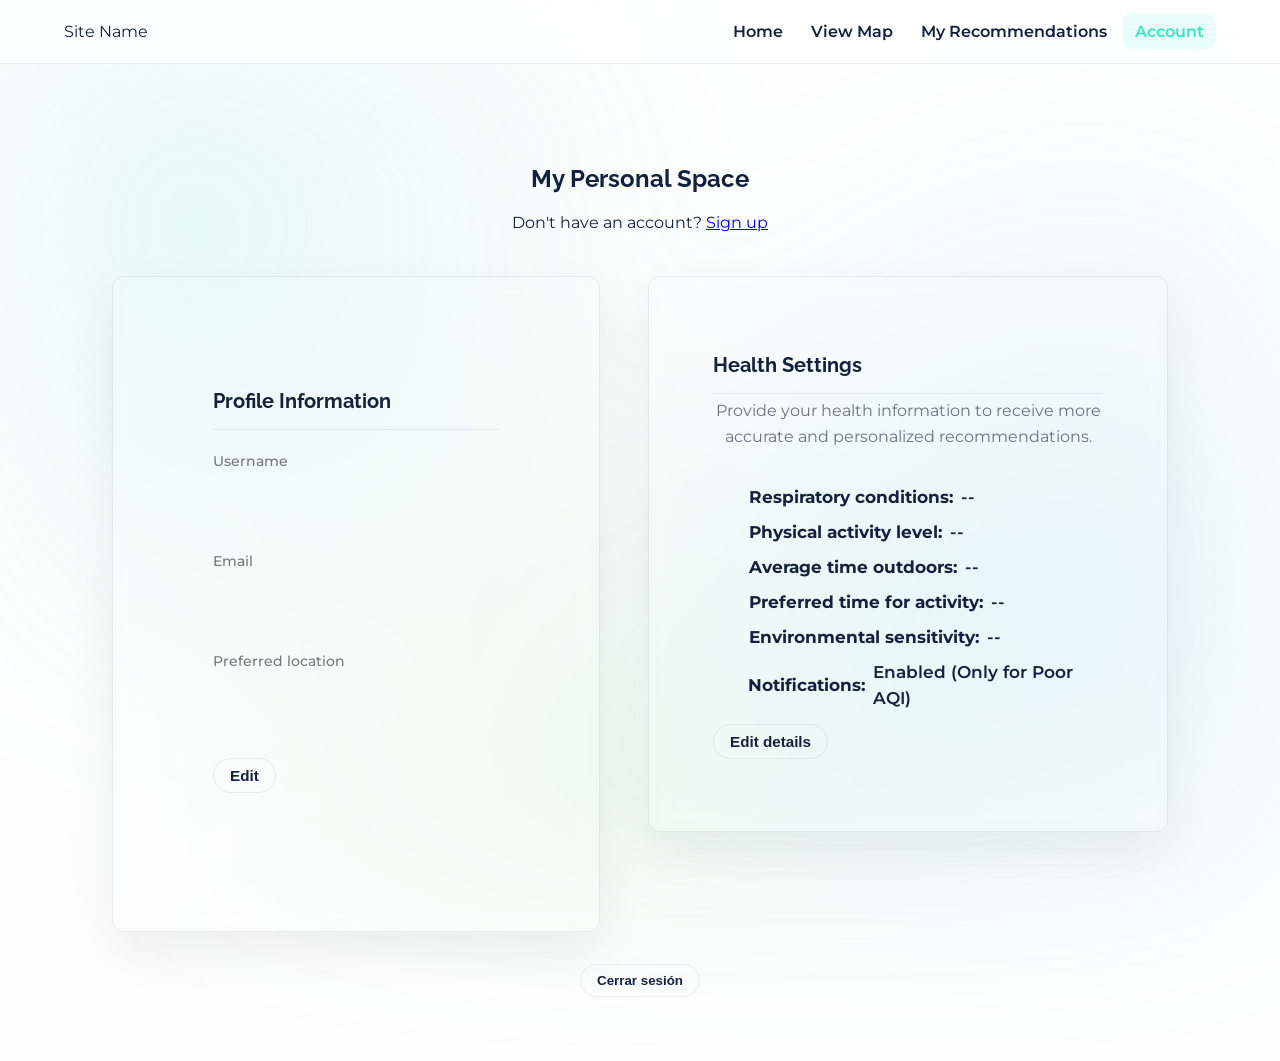
==== commit 8aef688f: "correcciones en cuenta" ====
--- a/cuenta.html
+++ b/cuenta.html
@@ -31,31 +31,22 @@
                     <div class="dashboard-card profile-card-wide fade-in-left">
                         <div class="profile-form-column">
                             <h3 class="panel-title">Profile Information</h3>
-                            <div class="profile-avatar-area">
-                                <img src="avatar-placeholder.png" alt="Avatar" class="profile-avatar">
-                                <div style="display:flex; gap:8px; flex-direction:column; align-items:center;">
-                                    <button class="action-button-transparent small-button">Change Photo</button>
-                                    <button class="action-button-transparent small-button edit-data-account">Edit</button>
-                                </div>
-                            </div>
-
                             <form class="profile-form">
                                 <div class="form-group">
                                     <label for="name">Username</label>
                                     <input type="text" id="name" value="JuanPerez" readonly>
-                                    <i class="fas fa-pen edit-icon" data-field="name"></i>
                                 </div>
                                 <div class="form-group">
                                     <label for="email">Email</label>
                                     <input type="email" id="email" value="juan.perez@aeris.com" readonly>
-                                    <i class="fas fa-pen edit-icon" data-field="email"></i>
                                 </div>
                                 <div class="form-group">
                                     <label for="location">Preferred location</label>
                                     <input type="text" id="location" value="Mexico City" readonly>
-                                    <i class="fas fa-pen edit-icon" data-field="location"></i>
                                 </div>
-                                <button type="submit" class="action-button-solid save-button hidden">Save Changes</button>
+                                <div style="display:flex; justify-content:flex-start; margin-top:8px;">
+                                    <button id="profile-edit-btn" type="button" class="action-button-transparent small-button">Edit</button>
+                                </div>
                             </form>
                         </div>
                     </div>
@@ -64,72 +55,26 @@
                         <aside class="profile-health-column">
                             <h3 class="panel-title">Health Settings</h3>
                             <p class="section-subtitle" style="margin-bottom: 15px;">Provide your health information to receive more accurate and personalized recommendations.</p>
-                            <div class="profile-settings-summary">
-                                <p><i class="fas fa-lungs"></i> <strong>At-risk group:</strong> <span id="sensitive-status">Yes (Asthma)</span></p>
-                                <p><i class="fas fa-bell"></i> <strong>Notifications:</strong> <span id="notifications-status">Enabled (Only for Poor AQI)</span></p>
-                                <div style="margin-top: 15px; display:flex; gap:8px;">
+                                <div class="profile-settings-summary">
+                                <div id="health-summary">
+                                    <p><i class="fas fa-lungs"></i> <strong>Respiratory conditions:</strong> <span id="health-resp">--</span></p>
+                                    <p><i class="fas fa-running"></i> <strong>Physical activity level:</strong> <span id="health-activity">--</span></p>
+                                    <p><i class="fas fa-sun"></i> <strong>Average time outdoors:</strong> <span id="health-outdoor">--</span></p>
+                                    <p><i class="fas fa-clock"></i> <strong>Preferred time for activity:</strong> <span id="health-preftime">--</span></p>
+                                    <p><i class="fas fa-brain"></i> <strong>Environmental sensitivity:</strong> <span id="health-sens">--</span></p>
+                                    <p><i class="fas fa-bell"></i> <strong>Notifications:</strong> <span id="notifications-status">Enabled (Only for Poor AQI)</span></p>
+                                </div>
+                                <div style="margin-top: 12px; display:flex; justify-content:flex-start; gap:8px;">
                                     <button id="edit-inline-btn" class="action-button-transparent small-button">Edit details</button>
-                                    <button class="action-button-transparent small-button edit-data-account">Edit in modal</button>
                                 </div>
-
-                                <form id="inline-health-form" style="display:none; margin-top:12px; border-top:1px dashed var(--border); padding-top:12px;">
-                                    <div class="form-group">
-                                        <label for="inline-reg-resp">Respiratory conditions</label>
-                                        <select id="inline-reg-resp">
-                                            <option value="None">None</option>
-                                            <option>Asthma</option>
-                                            <option>Respiratory allergies</option>
-                                            <option>COPD</option>
-                                            <option>Chronic sinusitis</option>
-                                            <option>Recurrent bronchitis</option>
-                                            <option>Pulmonary fibrosis</option>
-                                        </select>
-                                    </div>
-                                    <div class="form-group">
-                                        <label for="inline-reg-activity">Physical activity level</label>
-                                        <select id="inline-reg-activity">
-                                            <option>Sedentary (rarely exercise)</option>
-                                            <option>Moderate (light exercise several times a week)</option>
-                                            <option>Active (regular exercise, at least 3x/week)</option>
-                                            <option>Athlete (intense training or competitive)</option>
-                                        </select>
-                                    </div>
-                                    <div class="form-group">
-                                        <label for="inline-reg-outdoor">Average time outdoors</label>
-                                        <select id="inline-reg-outdoor">
-                                            <option>Less than 1 hour</option>
-                                            <option>1 to 3 hours</option>
-                                            <option>3 to 6 hours</option>
-                                            <option>More than 6 hours</option>
-                                        </select>
-                                    </div>
-                                    <div class="form-group">
-                                        <label for="inline-reg-preftime">Preferred time of day for activity</label>
-                                        <select id="inline-reg-preftime">
-                                            <option>morning</option>
-                                            <option>afternoon</option>
-                                            <option>evening</option>
-                                        </select>
-                                    </div>
-                                    <div class="form-group">
-                                        <label for="inline-reg-sens">Environmental sensitivity</label>
-                                        <select id="inline-reg-sens">
-                                            <option>Sensitive skin or prone to irritation</option>
-                                            <option>Frequent headaches or migraines</option>
-                                            <option>Fatigue from pollution or heat</option>
-                                            <option>Prefer not to say</option>
-                                        </select>
-                                    </div>
-
-                                    <div style="display:flex; gap:12px; justify-content:flex-end; margin-top:12px;">
-                                        <button type="button" id="inline-cancel" class="action-button-transparent">Cancel</button>
-                                        <button type="submit" class="action-button-solid">Save</button>
-                                    </div>
-                                </form>
                                 </div>
                         </aside>
                     </div>
                 </div>
+                <div style="margin-top:18px; text-align:center;">
+                    <button id="signout-btn" class="action-button-transparent">Cerrar sesión</button>
+                </div>
+
                 <div id="register-modal" class="modal-overlay">
                     <div class="modal-content registration-modal">
                         <button class="modal-close-btn" id="close-register" aria-label="Close">&times;</button>
@@ -213,4 +158,4 @@
 
     <script src="script.js"></script>
 </body>
-</html>+</html>
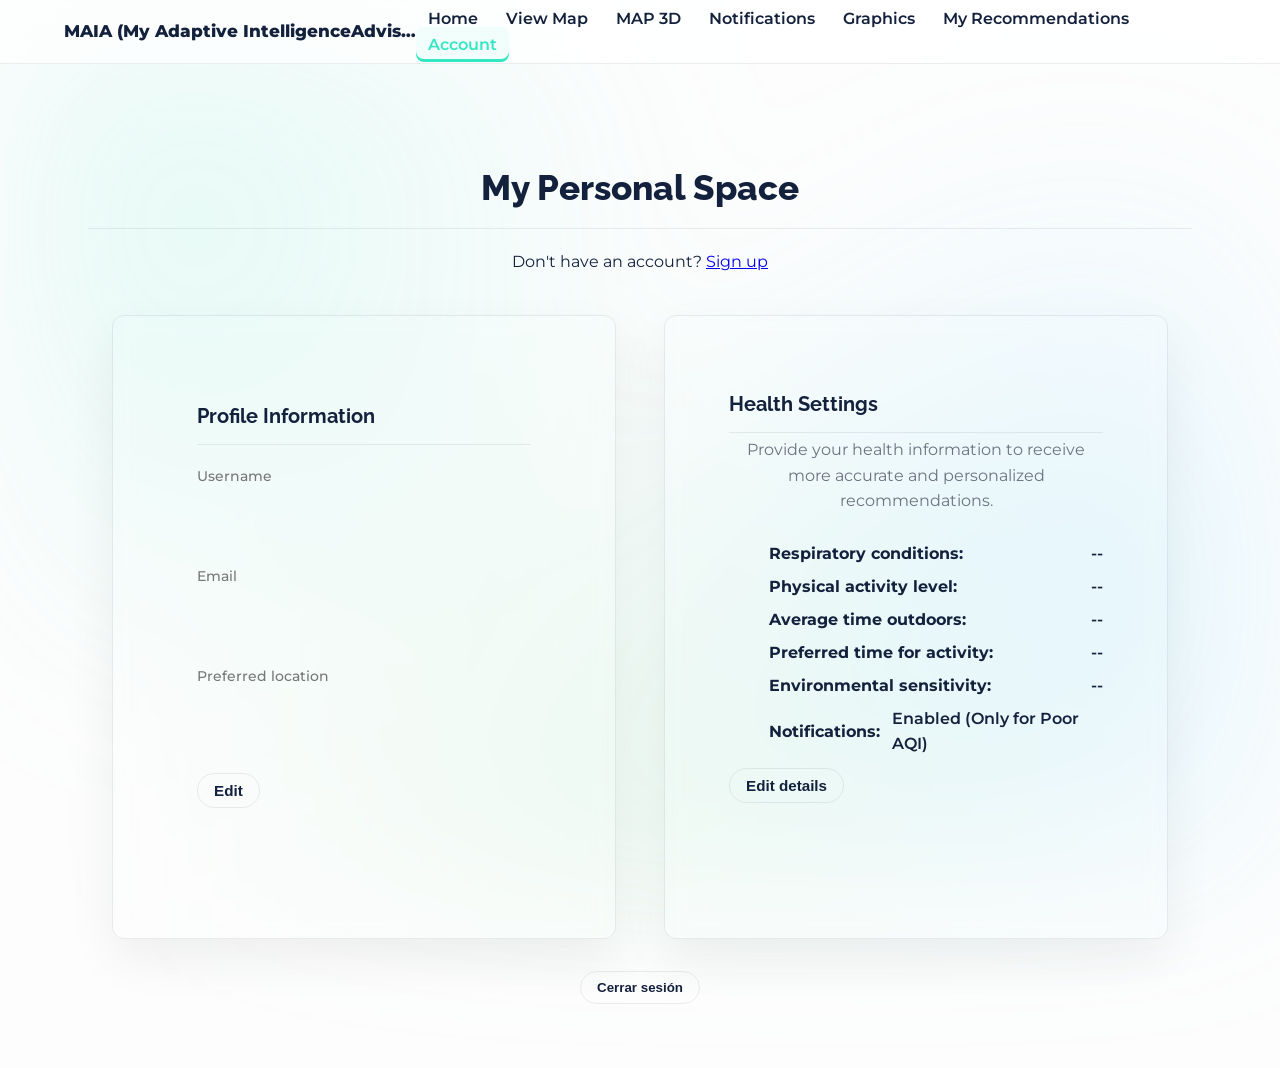
==== commit e46082ce: "Add files via upload" ====
--- a/cuenta.html
+++ b/cuenta.html
@@ -3,16 +3,19 @@
 <head>
     <meta charset="UTF-8">
     <meta name="viewport" content="width=device-width, initial-scale=1.0">
-    <title>Site Name | My Account & Recommendations</title>
+    <title>MAIA (My Adaptive IntelligenceAdvisor) | My Account & Recommendations</title>
     <link href="https://fonts.googleapis.com/css2?family=Montserrat:wght@300;400;500;600;700;800&family=Raleway:wght@400;600;700;800&display=swap" rel="stylesheet">
     <link rel="stylesheet" href="style.css">
 <body>
 
     <header id="navbar">
-        <div class="logo">Site Name</div>
+    <div class="logo">MAIA (My Adaptive IntelligenceAdvisor)</div>
         <nav>
             <a href="index.html">Home</a>
             <a href="map.html">View Map</a>
+            <a href="map3d.html">MAP 3D</a>
+            <a href="notifications.html">Notifications</a>
+            <a href="graphics.html">Graphics</a>
             <a href="recommendations.html">My Recommendations</a>
             <a href="cuenta.html" class="active">Account</a>
         </nav>
--- a/style.css
+++ b/style.css
@@ -89,6 +89,34 @@
 }
 #navbar nav a:hover { color: var(--color-primary); transform: translateY(-2px); }
 #navbar nav a.active { color: var(--color-primary); background: rgba(52, 230, 194, 0.1); }
+#navbar .logo { font-weight: 800; font-size: 1.05rem; color: var(--color-deep); }
+/* Stronger visible active state */
+#navbar nav a.active {
+    color: var(--color-primary);
+    background: rgba(52, 230, 194, 0.06);
+    box-shadow: inset 0 -3px 0 var(--color-primary);
+}
+
+/* Ensure nav items collapse gracefully on small screens */
+@media (max-width: 700px) {
+    #navbar { padding: 10px 4%; height: auto; align-items: flex-start; flex-direction: column; gap: 8px; }
+    #navbar nav { display: flex; gap: 8px; flex-wrap: wrap; }
+ }
+
+/* Responsive logo: show short 'MAIA' on small screens, full name on larger */
+.logo { white-space: nowrap; overflow: hidden; text-overflow: ellipsis; }
+.logo::after { content: ''; }
+@media (max-width: 600px) {
+    /* Replace logo text visually on small screens */
+    .logo { font-size: 1rem; }
+    .logo[data-full]::before { content: 'MAIA'; display: inline; }
+    .logo[data-full] { font-weight: 800; }
+    .logo span.full-text { display: none; }
+}
+@media (min-width: 601px) {
+    .logo span.full-text { display: inline; }
+    .logo[data-full]::before { content: ''; }
+}
 
 
 /* ==============
@@ -323,7 +351,7 @@
 /* =======================================
    ESTILOS PÁGINA CUENTA
    ======================================= */
-.profile-layout-grid { display: grid; grid-template-columns: 1fr 1fr; gap: 24px; align-items: start; }
+.profile-layout-grid { display: grid; grid-template-columns: 1fr 1fr; gap: 24px; align-items: stretch; }
 @media (max-width: 900px) { .profile-layout-grid { grid-template-columns: 1fr; } }
 .dashboard-card { background: var(--panel); border: 1px solid var(--border); border-radius: var(--radius); padding: 24px; box-shadow: var(--shadow-1); backdrop-filter: blur(var(--glass-blur)); }
 .panel-title { font-size: 1.25rem; font-weight: 700; margin-bottom: 20px; border-bottom: 1px solid var(--border); padding-bottom: 12px; }
@@ -470,6 +498,74 @@
     opacity: 1;
 }
 
+    .recommendation-card {
+      cursor: pointer;
+    }
+    .recommendation-card.active {
+      box-shadow: 0 8px 32px rgba(0,0,0,0.18);
+      transform: scale(1.03);
+    }
+    .recommendation-cards-grid {
+      display: grid;
+      grid-template-columns: repeat(auto-fit, minmax(280px, 1fr));
+      gap: 24px;
+      margin: 32px 0 16px 0;
+    }
+    .recommendation-card {
+      border-radius: 18px;
+      box-shadow: 0 4px 18px rgba(0,0,0,0.10);
+      padding: 28px 22px 22px 22px;
+      backdrop-filter: blur(2px);
+      border: 1px solid rgba(255,255,255,0.12);
+      transition: transform 0.18s, box-shadow 0.18s;
+      min-height: 220px;
+      display: flex;
+      flex-direction: column;
+      justify-content: flex-start;
+      align-items: flex-start;
+    }
+    .recommendation-card:hover {
+      transform: translateY(-4px) scale(1.02);
+      box-shadow: 0 8px 28px rgba(0,0,0,0.16);
+    }
+    .recommendation-card h3 {
+      font-size: 1.18rem;
+      font-weight: 700;
+      margin-bottom: 10px;
+      color: var(--color-primary, #2b7cff);
+      letter-spacing: 0.01em;
+    }
+    .recommendation-card .fact {
+      font-size: 1rem;
+      font-weight: 500;
+      margin-bottom: 8px;
+      color: var(--color-muted, #444);
+      opacity: 0.85;
+    }
+    .recommendation-card .recommendation {
+      font-size: 1rem;
+      font-weight: 600;
+      color: var(--color-primary, #2b7cff);
+      opacity: 0.92;
+      margin-top: auto;
+    }
+    /* Translucent backgrounds using AQI palette */
+    .translucent-card.card1 { background: rgba(3, 247, 198, 0.345); }
+    .translucent-card.card2 { background: rgba(2, 213, 250, 0.411); }
+    .translucent-card.card3 { background: rgba(3, 247, 198, 0.345);  }
+    .translucent-card.card4 { background: rgba(2, 213, 250, 0.384);  }
+    .translucent-card.card5 { background: rgba(3, 247, 198, 0.345); }
+    .translucent-card.card6 { background: rgba(2, 213, 250, 0.416); }
+    
+    @media (max-width: 700px) {
+      .recommendation-cards-grid {
+        grid-template-columns: 1fr;
+        gap: 18px;
+      }
+      .recommendation-card {
+        padding: 18px 12px 14px 12px;
+      }
+    }
 .details-content-wrapper {
     transition: opacity 0.3s ease-in-out;
     padding: 24px;
@@ -697,11 +793,19 @@
     width: 100%;
     max-width: 1400px; /* keep layout centered on very wide screens */
     margin: 2.5rem auto 2rem; /* add top margin so it doesn't sit under the navbar */
-    grid-template-columns: 1.4fr 520px; /* left flexible column, right fixed */
+   grid-template-columns: 1fr 1fr; /* make Profile and Health columns equal width */
     gap: 48px;
+   align-items: stretch; /* ensure both columns stretch to equal height */
     padding: 0 24px; /* inner breathing space */
-    align-items: start;
-}
+    }
+
+/* Make dashboard cards inside the profile grid stretch vertically so both columns match height */
+.profile-layout-grid > .dashboard-card {
+    display: flex;
+    flex-direction: column;
+    height: 100%;
+}
+
 
 /* ------------------ Estilos del Perfil ------------------ */
 
@@ -750,6 +854,12 @@
     text-align: center;
     margin-left: auto;
     margin-right: auto;
+   /* Larger, more prominent title for 'My Personal Space' */
+    font-size: clamp(1.6rem, 3.5vw, 2.2rem);
+    font-weight: 800;
+    padding-bottom: 12px;
+    border-bottom: 1px solid var(--border);
+    margin-bottom: 20px;
 }
 
 .profile-health-column {
@@ -761,7 +871,9 @@
 
 .profile-form-column {
     background: var(--color-white);
-    padding: 36px;
+   padding: 20px;
+    /* Raise the profile column slightly to better align with the Health panel title */
+    transform: translateY(-8px);
     border-radius: 14px;
 }
 
@@ -855,7 +967,7 @@
 
 .profile-settings-summary {
     border-top: 1px solid var(--color-border-light);
-    padding-top: 20px;
+     padding-top: 12px;
     margin-top: auto; /* Empuja al final del contenedor flex */
 }
 .profile-settings-summary .panel-title {
@@ -866,14 +978,26 @@
 }
 .profile-settings-summary p {
     margin-bottom: 8px;
-    font-size: 1.05rem;
+    font-size: 0.98rem;
+    display: grid;
+    grid-template-columns: 28px 1fr auto; /* icon | label | value */
+    gap: 10px 12px;
+    align-items: center;
 }
 .profile-settings-summary i {
     color: var(--color-accent-yellow);
-    margin-right: 8px;
-}
+   /* center icon in its grid cell */
+    width: 24px; height: 24px; display: inline-flex; align-items: center; justify-content: center;
+}
+.profile-settings-summary p strong { grid-column: 2; font-weight: 700; color: var(--color-deep); }
 .profile-settings-summary span {
-    font-weight: 600;
+   grid-column: 3; font-weight: 600; justify-self: start; color: var(--color-deep);
+}
+
+@media (max-width: 700px) {
+    .profile-settings-summary p { grid-template-columns: 20px 1fr; grid-auto-flow: row; }
+    .profile-settings-summary span { grid-column: 2; }
+    .profile-settings-summary p strong { grid-column: 2; }
 }
 
 /* ===== PERSONALIZED RECOMMENDATIONS STYLES - BEGIN (copy/paste friendly) ===== */
@@ -1208,4 +1332,6 @@
 
 /* ========================================================================= */
 /* MAP HEAT      */
-/* ========================================================================= */+
+/* ========================================================================= */
+
